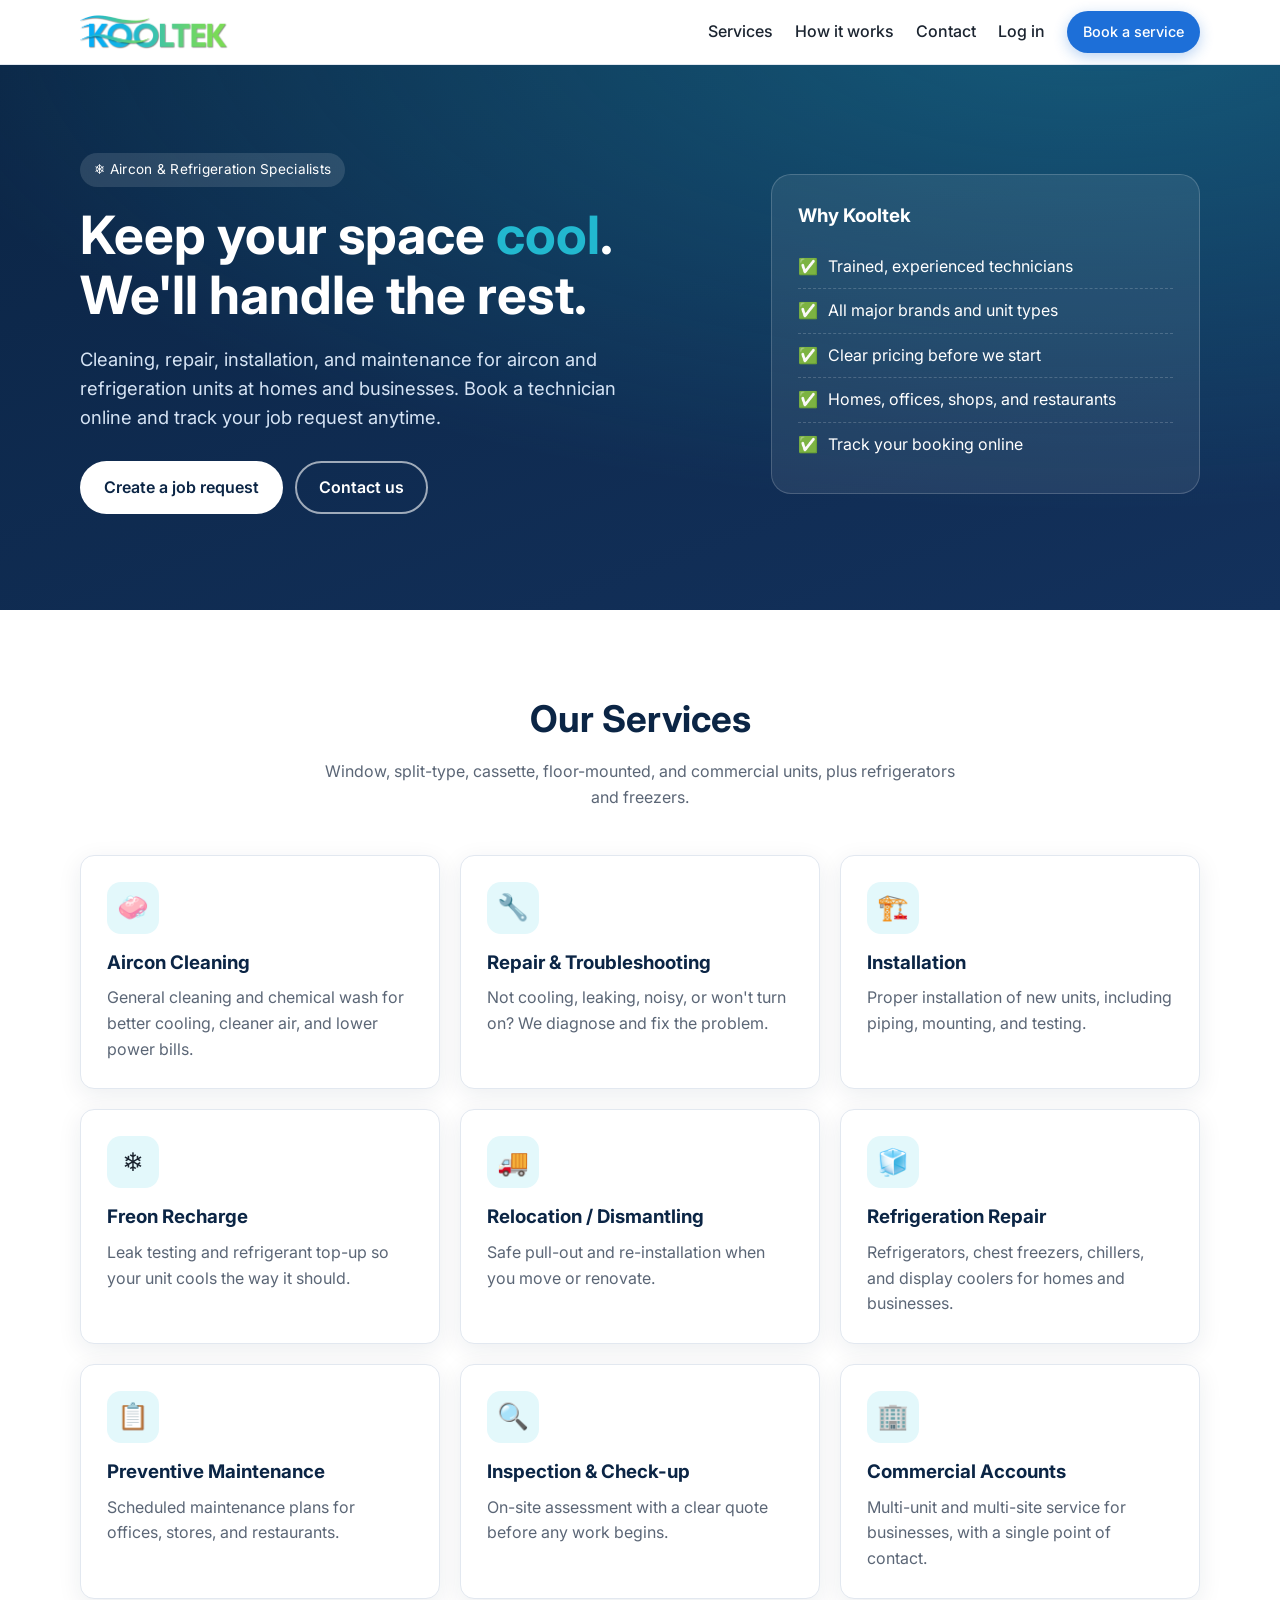
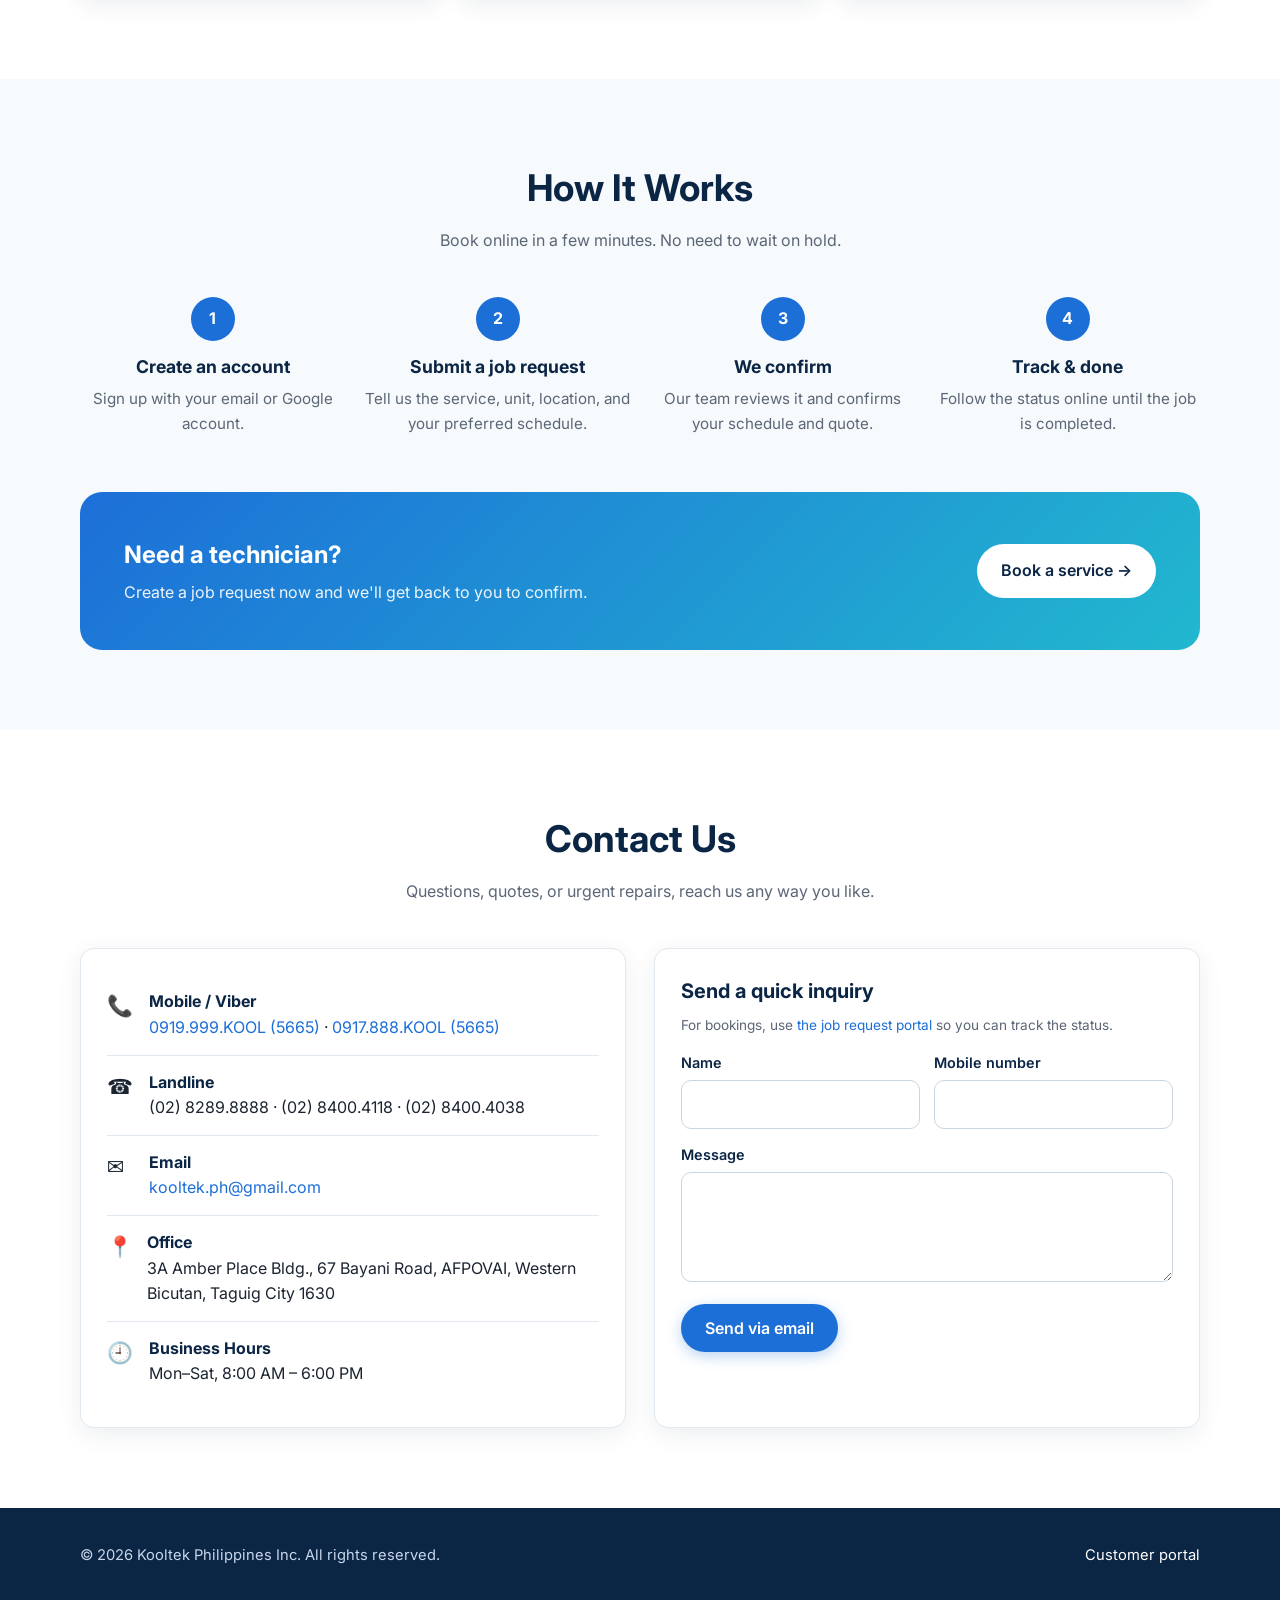
==== index.html @ 3ade3720 "Kooltek website, customer portal, Job Order and billing workflow Co-Authored-By: Claude Opus 5.5 <no" ====
<!DOCTYPE html>
<html lang="en">
<head>
  <meta charset="UTF-8" />
  <meta name="viewport" content="width=device-width, initial-scale=1.0" />
  <title>Kooltek | Aircon & Refrigeration Services</title>
  <meta name="description" content="Kooltek provides aircon cleaning, repair, installation, and refrigeration services. Book a technician online in minutes." />
  <meta property="og:title" content="Kooltek | Aircon & Refrigeration Services" />
  <meta property="og:description" content="Aircon cleaning, repair, installation, and refrigeration services. Book online." />
  <link rel="icon" href="data:image/svg+xml,<svg xmlns='http://www.w3.org/2000/svg' viewBox='0 0 100 100'><text y='.9em' font-size='90'>❄️</text></svg>" />
  <link rel="preconnect" href="https://fonts.googleapis.com" />
  <link href="https://fonts.googleapis.com/css2?family=Inter:wght@400;500;600;700;800&display=swap" rel="stylesheet" />
  <link rel="stylesheet" href="css/style.css" />
</head>
<body>
  <header class="site-header">
    <div class="container nav">
      <a href="index.html" class="brand"><img src="img/kooltek-wordmark.png" alt="Kooltek" class="brand-logo" /></a>
      <button class="nav-toggle" aria-label="Menu" onclick="document.querySelector('.nav-links').classList.toggle('open')">☰</button>
      <nav class="nav-links">
        <a href="#services">Services</a>
        <a href="#how">How it works</a>
        <a href="#contact">Contact</a>
        <a href="portal.html">Log in</a>
        <a href="portal.html" class="btn btn-primary btn-sm">Book a service</a>
      </nav>
    </div>
  </header>

  <main>
    <section class="hero">
      <div class="container hero-grid">
        <div>
          <span class="eyebrow">❄ Aircon &amp; Refrigeration Specialists</span>
          <h1>Keep your space <em>cool</em>. We'll handle the rest.</h1>
          <p class="lead">Cleaning, repair, installation, and maintenance for aircon and refrigeration units at homes and businesses. Book a technician online and track your job request anytime.</p>
          <div class="hero-cta">
            <a href="portal.html" class="btn btn-light">Create a job request</a>
            <a href="#contact" class="btn btn-outline" style="color:#fff;border-color:rgba(255,255,255,.6)">Contact us</a>
          </div>
        </div>
        <div class="hero-card">
          <h3>Why Kooltek</h3>
          <ul>
            <li>✅ <span>Trained, experienced technicians</span></li>
            <li>✅ <span>All major brands and unit types</span></li>
            <li>✅ <span>Clear pricing before we start</span></li>
            <li>✅ <span>Homes, offices, shops, and restaurants</span></li>
            <li>✅ <span>Track your booking online</span></li>
          </ul>
        </div>
      </div>
    </section>

    <section id="services" class="alt">
      <div class="container">
        <div class="section-head">
          <h2>Our Services</h2>
          <p>Window, split-type, cassette, floor-mounted, and commercial units, plus refrigerators and freezers.</p>
        </div>
        <div class="grid grid-3">
          <div class="card service"><div class="icon">🧼</div><h3>Aircon Cleaning</h3><p>General cleaning and chemical wash for better cooling, cleaner air, and lower power bills.</p></div>
          <div class="card service"><div class="icon">🔧</div><h3>Repair &amp; Troubleshooting</h3><p>Not cooling, leaking, noisy, or won't turn on? We diagnose and fix the problem.</p></div>
          <div class="card service"><div class="icon">🏗️</div><h3>Installation</h3><p>Proper installation of new units, including piping, mounting, and testing.</p></div>
          <div class="card service"><div class="icon">❄️</div><h3>Freon Recharge</h3><p>Leak testing and refrigerant top-up so your unit cools the way it should.</p></div>
          <div class="card service"><div class="icon">🚚</div><h3>Relocation / Dismantling</h3><p>Safe pull-out and re-installation when you move or renovate.</p></div>
          <div class="card service"><div class="icon">🧊</div><h3>Refrigeration Repair</h3><p>Refrigerators, chest freezers, chillers, and display coolers for homes and businesses.</p></div>
          <div class="card service"><div class="icon">📋</div><h3>Preventive Maintenance</h3><p>Scheduled maintenance plans for offices, stores, and restaurants.</p></div>
          <div class="card service"><div class="icon">🔍</div><h3>Inspection &amp; Check-up</h3><p>On-site assessment with a clear quote before any work begins.</p></div>
          <div class="card service"><div class="icon">🏢</div><h3>Commercial Accounts</h3><p>Multi-unit and multi-site service for businesses, with a single point of contact.</p></div>
        </div>
      </div>
    </section>

    <section id="how">
      <div class="container">
        <div class="section-head">
          <h2>How It Works</h2>
          <p>Book online in a few minutes. No need to wait on hold.</p>
        </div>
        <div class="grid grid-4">
          <div class="step"><div class="num">1</div><h3>Create an account</h3><p>Sign up with your email or Google account.</p></div>
          <div class="step"><div class="num">2</div><h3>Submit a job request</h3><p>Tell us the service, unit, location, and your preferred schedule.</p></div>
          <div class="step"><div class="num">3</div><h3>We confirm</h3><p>Our team reviews it and confirms your schedule and quote.</p></div>
          <div class="step"><div class="num">4</div><h3>Track &amp; done</h3><p>Follow the status online until the job is completed.</p></div>
        </div>
        <div style="margin-top:56px" class="cta-band">
          <div>
            <h2>Need a technician?</h2>
            <p>Create a job request now and we'll get back to you to confirm.</p>
          </div>
          <a href="portal.html" class="btn btn-light">Book a service →</a>
        </div>
      </div>
    </section>

    <section id="contact" class="alt">
      <div class="container">
        <div class="section-head">
          <h2>Contact Us</h2>
          <p>Questions, quotes, or urgent repairs, reach us any way you like.</p>
        </div>
        <div class="contact-grid">
          <div class="card">
            <ul class="contact-list">
              <li><span class="ci">📞</span><div><strong>Mobile / Viber</strong><a href="tel:+639199995665">0919.999.KOOL (5665)</a> · <a href="tel:+639178885665">0917.888.KOOL (5665)</a></div></li>
              <li><span class="ci">☎️</span><div><strong>Landline</strong>(02) 8289.8888 · (02) 8400.4118 · (02) 8400.4038</div></li>
              <li><span class="ci">✉️</span><div><strong>Email</strong><a href="mailto:kooltek.ph@gmail.com">kooltek.ph@gmail.com</a></div></li>
              <li><span class="ci">📍</span><div><strong>Office</strong>3A Amber Place Bldg., 67 Bayani Road, AFPOVAI, Western Bicutan, Taguig City 1630</div></li>
              <li><span class="ci">🕘</span><div><strong>Business Hours</strong>Mon–Sat, 8:00 AM – 6:00 PM</div></li> <!-- TODO: confirm business hours -->
            </ul>
          </div>
          <div class="card">
            <h2 style="margin-top:0;color:var(--blue-900)">Send a quick inquiry</h2>
            <p class="hint" style="margin-top:-8px">For bookings, use <a href="portal.html">the job request portal</a> so you can track the status.</p>
            <form id="inquiry" class="form-grid">
              <div><label for="iq-name">Name</label><input id="iq-name" required /></div>
              <div><label for="iq-phone">Mobile number</label><input id="iq-phone" type="tel" required /></div>
              <div class="full"><label for="iq-msg">Message</label><textarea id="iq-msg" required></textarea></div>
              <div class="full"><button class="btn btn-primary" type="submit">Send via email</button></div>
            </form>
          </div>
        </div>
      </div>
    </section>
  </main>

  <footer class="site-footer">
    <div class="container">
      <div>© <span id="yr"></span> Kooltek Philippines Inc. All rights reserved.</div>
      <div><a href="portal.html">Customer portal</a></div>
    </div>
  </footer>

  <script>
    document.getElementById('yr').textContent = new Date().getFullYear();
    // Inquiry form opens the visitor's email app (no backend needed).
    document.getElementById('inquiry').addEventListener('submit', function (e) {
      e.preventDefault();
      var to = 'kooltek.ph@gmail.com';
      var name = document.getElementById('iq-name').value;
      var phone = document.getElementById('iq-phone').value;
      var msg = document.getElementById('iq-msg').value;
      var body = 'Name: ' + name + '\nMobile: ' + phone + '\n\n' + msg;
      window.location.href = 'mailto:' + to + '?subject=' + encodeURIComponent('Inquiry from ' + name) + '&body=' + encodeURIComponent(body);
    });
    document.querySelectorAll('.nav-links a').forEach(function (a) {
      a.addEventListener('click', function () { document.querySelector('.nav-links').classList.remove('open'); });
    });
  </script>
</body>
</html>
---- css/style.css ----
:root {
  --blue-900: #0b2545;
  --blue-700: #13315c;
  --blue-500: #1d6fd8;
  --cyan-400: #22b8cf;
  --cyan-100: #e3f8fb;
  --ink: #1b2430;
  --muted: #5b6676;
  --line: #e2e8f0;
  --bg: #f7fafc;
  --white: #ffffff;
  --ok: #2f9e44;
  --warn: #f08c00;
  --bad: #e03131;
  --radius: 14px;
  --shadow: 0 6px 24px rgba(11, 37, 69, 0.08);
}

* { box-sizing: border-box; }
html { scroll-behavior: smooth; }
body {
  margin: 0;
  font-family: "Inter", system-ui, -apple-system, "Segoe UI", Roboto, sans-serif;
  color: var(--ink);
  background: var(--bg);
  line-height: 1.6;
}
img { max-width: 100%; }
a { color: var(--blue-500); text-decoration: none; }
a:hover { text-decoration: underline; }

.container { width: min(1120px, 92%); margin: 0 auto; }

/* Header */
.site-header {
  position: sticky; top: 0; z-index: 50;
  background: rgba(255, 255, 255, 0.92);
  backdrop-filter: blur(8px);
  border-bottom: 1px solid var(--line);
}
.nav { display: flex; align-items: center; justify-content: space-between; height: 64px; }
.brand { display: flex; align-items: center; gap: 10px; font-weight: 800; font-size: 1.25rem; color: var(--blue-900); }
.brand:hover { text-decoration: none; }
.brand-mark {
  width: 34px; height: 34px; border-radius: 10px;
  background: linear-gradient(135deg, var(--blue-500), var(--cyan-400));
  display: grid; place-items: center; color: #fff; font-size: 1.1rem;
}
.brand span.kool { color: var(--blue-500); }
.nav-links { display: flex; gap: 22px; align-items: center; }
.nav-links a { color: var(--ink); font-weight: 500; }
.nav-links a.btn-primary { color: #fff; }
.nav-toggle { display: none; background: none; border: 0; font-size: 1.6rem; cursor: pointer; color: var(--blue-900); }

@media (max-width: 760px) {
  .nav-toggle { display: block; }
  .nav-links {
    display: none; position: absolute; top: 64px; left: 0; right: 0;
    flex-direction: column; gap: 0; background: #fff; border-bottom: 1px solid var(--line);
  }
  .nav-links.open { display: flex; }
  .nav-links a { padding: 14px 4%; width: 100%; border-top: 1px solid var(--line); }
  .nav-links .btn { margin: 12px 4%; width: 92%; text-align: center; }
}

/* Buttons */
.btn {
  display: inline-block; padding: 12px 22px; border-radius: 999px;
  font-weight: 600; border: 2px solid transparent; cursor: pointer;
  font-size: 1rem; font-family: inherit; transition: transform .1s, box-shadow .2s;
}
.btn:hover { text-decoration: none; transform: translateY(-1px); }
.btn-primary { background: var(--blue-500); color: #fff; box-shadow: 0 4px 14px rgba(29, 111, 216, .3); }
.btn-primary:hover { background: #185fbb; }
.btn-light { background: #fff; color: var(--blue-900); }
.btn-outline { border-color: var(--blue-500); color: var(--blue-500); background: transparent; }
.btn-ghost { background: transparent; color: var(--muted); border-color: var(--line); }
.btn-sm { padding: 7px 14px; font-size: .9rem; }
.btn:disabled { opacity: .6; cursor: not-allowed; transform: none; }

/* Hero */
.hero {
  background: radial-gradient(1200px 500px at 85% -10%, rgba(34, 184, 207, .35), transparent),
              linear-gradient(160deg, var(--blue-900), var(--blue-700));
  color: #fff; padding: 88px 0 96px;
}
.hero-grid { display: grid; grid-template-columns: 1.2fr .8fr; gap: 48px; align-items: center; }
.eyebrow { display: inline-block; background: rgba(255,255,255,.12); padding: 6px 14px; border-radius: 999px; font-size: .85rem; letter-spacing: .02em; }
.hero h1 { font-size: clamp(2.1rem, 4.5vw, 3.3rem); line-height: 1.15; margin: 18px 0 16px; }
.hero h1 em { font-style: normal; color: var(--cyan-400); }
.hero p.lead { font-size: 1.15rem; color: #d6e4f5; max-width: 560px; }
.hero-cta { display: flex; gap: 12px; flex-wrap: wrap; margin-top: 28px; }
.hero-card {
  background: rgba(255,255,255,.08); border: 1px solid rgba(255,255,255,.18);
  border-radius: 20px; padding: 26px;
}
.hero-card h3 { margin: 0 0 14px; }
.hero-card ul { list-style: none; padding: 0; margin: 0; }
.hero-card li { padding: 9px 0; border-bottom: 1px dashed rgba(255,255,255,.18); display: flex; gap: 10px; }
.hero-card li:last-child { border: 0; }
@media (max-width: 860px) { .hero-grid { grid-template-columns: 1fr; } .hero { padding: 64px 0; } }

/* Sections */
section { padding: 80px 0; }
.section-head { text-align: center; max-width: 640px; margin: 0 auto 44px; }
.section-head h2 { font-size: clamp(1.7rem, 3vw, 2.3rem); margin: 0 0 10px; color: var(--blue-900); }
.section-head p { color: var(--muted); margin: 0; }
.alt { background: #fff; }

.grid { display: grid; gap: 20px; }
.grid-3 { grid-template-columns: repeat(3, 1fr); }
.grid-4 { grid-template-columns: repeat(4, 1fr); }
@media (max-width: 960px) { .grid-3, .grid-4 { grid-template-columns: repeat(2, 1fr); } }
@media (max-width: 600px) { .grid-3, .grid-4 { grid-template-columns: 1fr; } }

.card {
  background: #fff; border: 1px solid var(--line); border-radius: var(--radius);
  padding: 26px; box-shadow: var(--shadow);
}
.service .icon {
  width: 52px; height: 52px; border-radius: 14px; background: var(--cyan-100);
  display: grid; place-items: center; font-size: 1.6rem; margin-bottom: 14px;
}
.service h3 { margin: 0 0 8px; color: var(--blue-900); }
.service p { margin: 0; color: var(--muted); }

.step { text-align: center; }
.step .num {
  width: 44px; height: 44px; border-radius: 50%; margin: 0 auto 12px;
  background: var(--blue-500); color: #fff; font-weight: 700; display: grid; place-items: center;
}
.step h3 { margin: 0 0 6px; color: var(--blue-900); font-size: 1.1rem; }
.step p { margin: 0; color: var(--muted); font-size: .95rem; }

/* CTA band */
.cta-band {
  background: linear-gradient(135deg, var(--blue-500), var(--cyan-400));
  color: #fff; border-radius: 22px; padding: 44px; display: flex;
  justify-content: space-between; align-items: center; gap: 24px; flex-wrap: wrap;
}
.cta-band h2 { margin: 0 0 6px; }
.cta-band p { margin: 0; opacity: .92; }

/* Contact */
.contact-grid { display: grid; grid-template-columns: 1fr 1fr; gap: 28px; }
@media (max-width: 860px) { .contact-grid { grid-template-columns: 1fr; } }
.contact-list { list-style: none; padding: 0; margin: 0; }
.contact-list li { display: flex; gap: 14px; padding: 14px 0; border-bottom: 1px solid var(--line); }
.contact-list li:last-child { border: 0; }
.contact-list .ci { font-size: 1.3rem; width: 28px; }
.contact-list strong { display: block; color: var(--blue-900); }

/* Forms */
.form-grid { display: grid; grid-template-columns: 1fr 1fr; gap: 14px; }
.form-grid .full { grid-column: 1 / -1; }
@media (max-width: 600px) { .form-grid { grid-template-columns: 1fr; } }
label { display: block; font-weight: 600; font-size: .9rem; margin-bottom: 6px; color: var(--blue-900); }
input, select, textarea {
  width: 100%; padding: 11px 13px; border: 1px solid #cbd5e1; border-radius: 10px;
  font: inherit; background: #fff; color: var(--ink);
}
input:focus, select:focus, textarea:focus { outline: 2px solid rgba(29,111,216,.35); border-color: var(--blue-500); }
textarea { min-height: 110px; resize: vertical; }
.hint { font-size: .85rem; color: var(--muted); }

/* Footer */
.site-footer { background: var(--blue-900); color: #c8d6ea; padding: 36px 0; font-size: .92rem; }
.site-footer .container { display: flex; justify-content: space-between; gap: 16px; flex-wrap: wrap; }
.site-footer a { color: #fff; }

/* Portal */
.portal-main { padding: 40px 0 80px; min-height: calc(100vh - 64px - 110px); }
.auth-wrap { max-width: 440px; margin: 30px auto; }
.tabs { display: flex; background: #eef2f7; border-radius: 999px; padding: 4px; margin-bottom: 20px; }
.tabs button {
  flex: 1; border: 0; background: transparent; padding: 10px; border-radius: 999px;
  font: inherit; font-weight: 600; color: var(--muted); cursor: pointer;
}
.tabs button.active { background: #fff; color: var(--blue-900); box-shadow: 0 2px 8px rgba(0,0,0,.06); }
.stack > * + * { margin-top: 14px; }
.divider { text-align: center; color: var(--muted); font-size: .85rem; margin: 16px 0; }

.portal-head { display: flex; justify-content: space-between; align-items: center; gap: 12px; flex-wrap: wrap; margin-bottom: 24px; }
.portal-head h1 { margin: 0; color: var(--blue-900); font-size: 1.6rem; }
.portal-head .who { color: var(--muted); font-size: .95rem; }
.portal-grid { display: grid; grid-template-columns: 1.05fr .95fr; gap: 24px; align-items: start; }
@media (max-width: 960px) { .portal-grid { grid-template-columns: 1fr; } }
.card h2 { margin: 0 0 16px; color: var(--blue-900); font-size: 1.25rem; }

.job { border: 1px solid var(--line); border-radius: 12px; padding: 16px; background: #fff; }
.job + .job { margin-top: 12px; }
.job-top { display: flex; justify-content: space-between; gap: 10px; align-items: flex-start; }
.job h4 { margin: 0; color: var(--blue-900); }
.job .meta { color: var(--muted); font-size: .88rem; margin-top: 4px; }
.job .desc { margin: 10px 0 0; font-size: .95rem; }
.job-actions { display: flex; gap: 8px; margin-top: 12px; flex-wrap: wrap; align-items: center; }
.job-actions select { width: auto; padding: 6px 10px; }

.badge { display: inline-block; padding: 3px 10px; border-radius: 999px; font-size: .78rem; font-weight: 700; white-space: nowrap; }
.badge.Pending { background: #fff4e6; color: var(--warn); }
.badge.Scheduled { background: #e7f5ff; color: var(--blue-500); }
.badge.In-progress { background: #f3f0ff; color: #7048e8; }
.badge.Completed { background: #ebfbee; color: var(--ok); }
.badge.Cancelled { background: #fff5f5; color: var(--bad); }

.empty { text-align: center; color: var(--muted); padding: 30px 10px; }
.alert { padding: 12px 14px; border-radius: 10px; font-size: .92rem; }
.alert.error { background: #fff5f5; color: var(--bad); border: 1px solid #ffc9c9; }
.alert.success { background: #ebfbee; color: var(--ok); border: 1px solid #b2f2bb; }
.alert.info { background: #e7f5ff; color: var(--blue-700); border: 1px solid #a5d8ff; }
.hidden { display: none !important; }
.filters { display: flex; gap: 8px; flex-wrap: wrap; margin-bottom: 14px; }
.filters button { border: 1px solid var(--line); background: #fff; border-radius: 999px; padding: 6px 12px; cursor: pointer; font: inherit; font-size: .85rem; }
.filters button.active { background: var(--blue-900); color: #fff; border-color: var(--blue-900); }

/* Logo */
.brand-logo { height: 34px; width: auto; display: block; }

/* Tables */
.tbl { width: 100%; border-collapse: collapse; font-size: .92rem; }
.tbl th { text-align: left; background: #f1f5f9; color: var(--blue-900); padding: 8px; font-weight: 600; border-bottom: 1px solid var(--line); }
.tbl td { padding: 6px; border-bottom: 1px solid var(--line); vertical-align: middle; }
.tbl input, .tbl select { padding: 7px 9px; font-size: .9rem; }
.tbl .rm { background: none; border: 0; color: var(--bad); font-size: 1.1rem; cursor: pointer; }

/* Dialogs */
.dlg { border: 0; border-radius: 16px; padding: 0; width: min(640px, 94vw); max-height: 92vh; box-shadow: 0 20px 60px rgba(0,0,0,.25); }
.dlg-wide { width: min(980px, 96vw); }
.dlg::backdrop { background: rgba(11, 37, 69, .45); }
.dlg form { padding: 24px; }
.dlg h2 { margin: 0 0 4px; color: var(--blue-900); }
.dlg-sec { margin: 22px 0 10px; color: var(--blue-700); font-size: 1rem; border-bottom: 1px solid var(--line); padding-bottom: 6px; }
.dlg-actions { display: flex; justify-content: flex-end; gap: 8px; margin-top: 20px; flex-wrap: wrap; }
.checks { display: flex; gap: 16px; flex-wrap: wrap; }
.checks label { font-weight: 500; display: flex; gap: 6px; align-items: center; margin: 0; }
.checks input { width: auto; }
.bill-sum { display: flex; gap: 16px; align-items: end; flex-wrap: wrap; margin-top: 14px; }
.bill-total { margin-left: auto; font-size: 1.1rem; color: var(--blue-900); }
.bill-total strong { font-size: 1.35rem; }

.badge.Billed { background: #e6fcf5; color: #0c8599; }
.badge.Paid { background: #2f9e44; color: #fff; }
.jo-no { font-family: ui-monospace, Menlo, monospace; font-size: .82rem; color: var(--blue-700); background: #eef4ff; padding: 2px 8px; border-radius: 6px; }
.job .amount { font-weight: 700; color: var(--blue-900); }
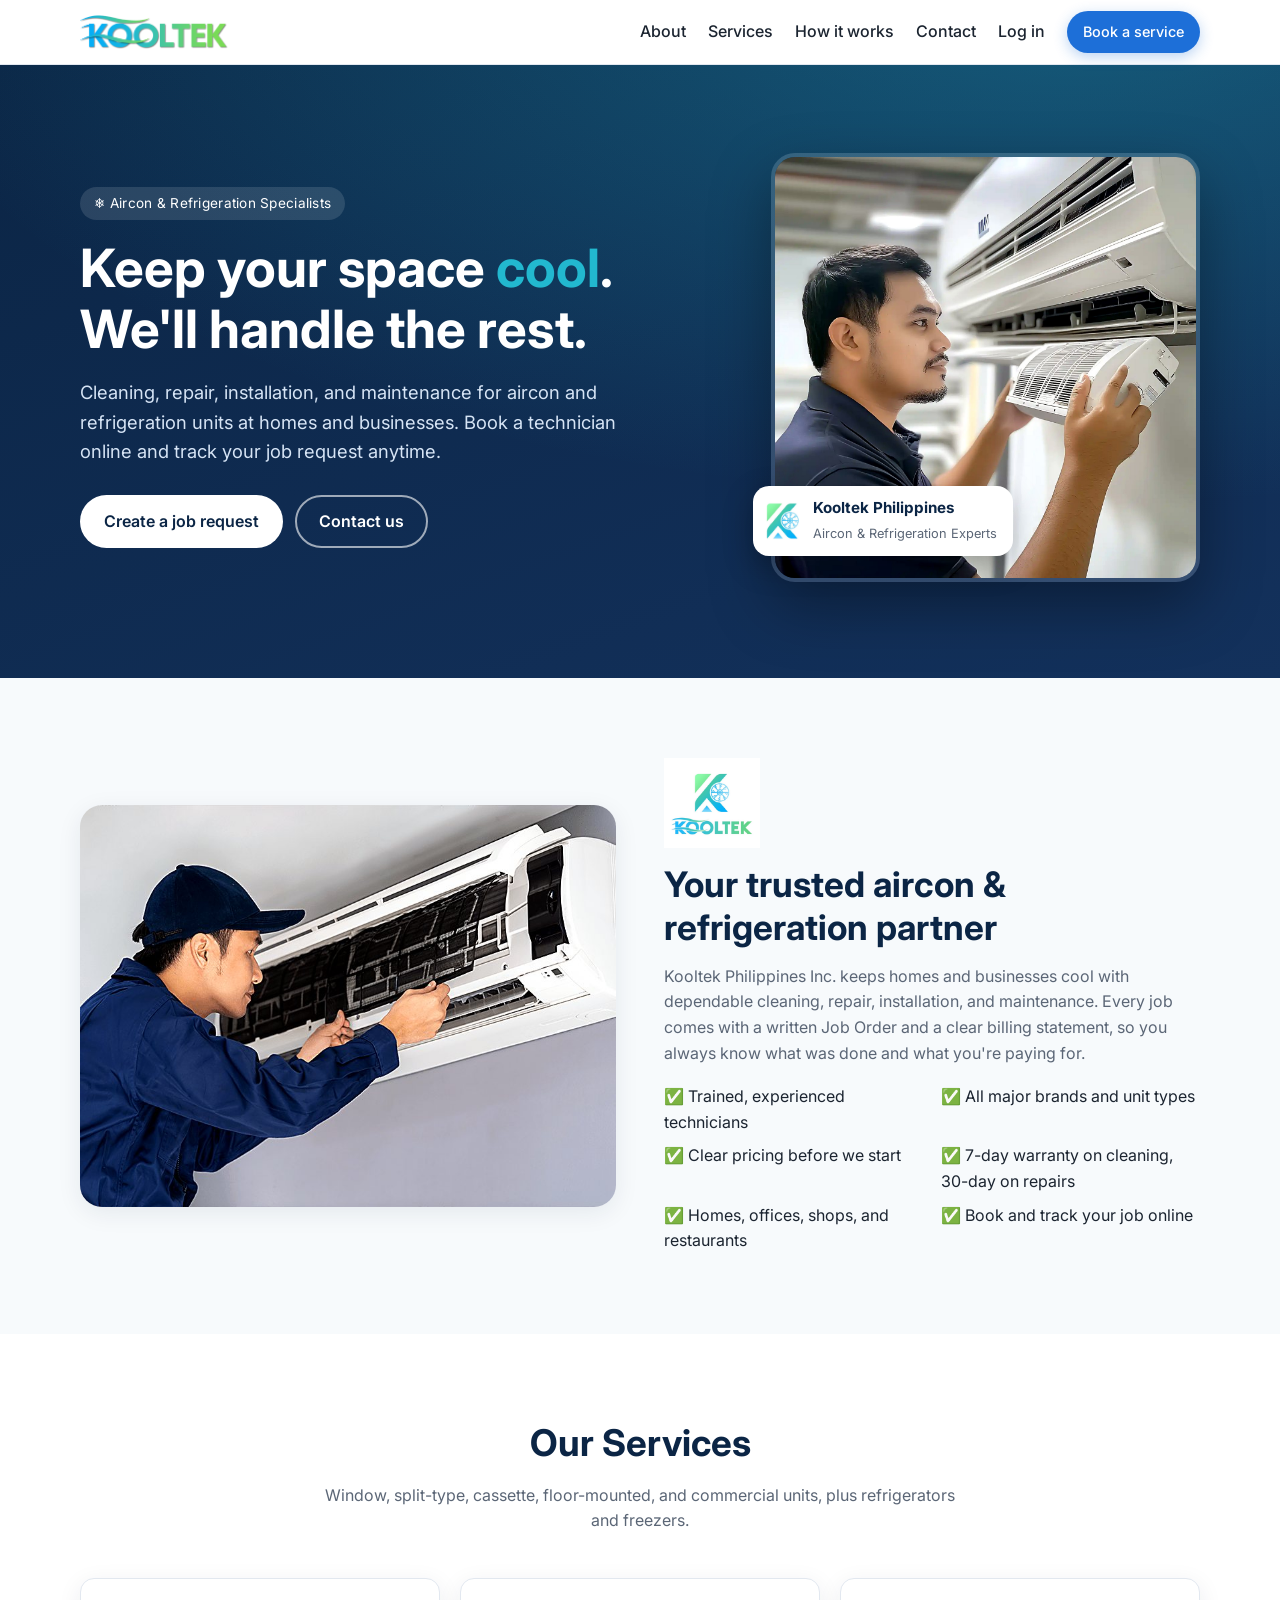
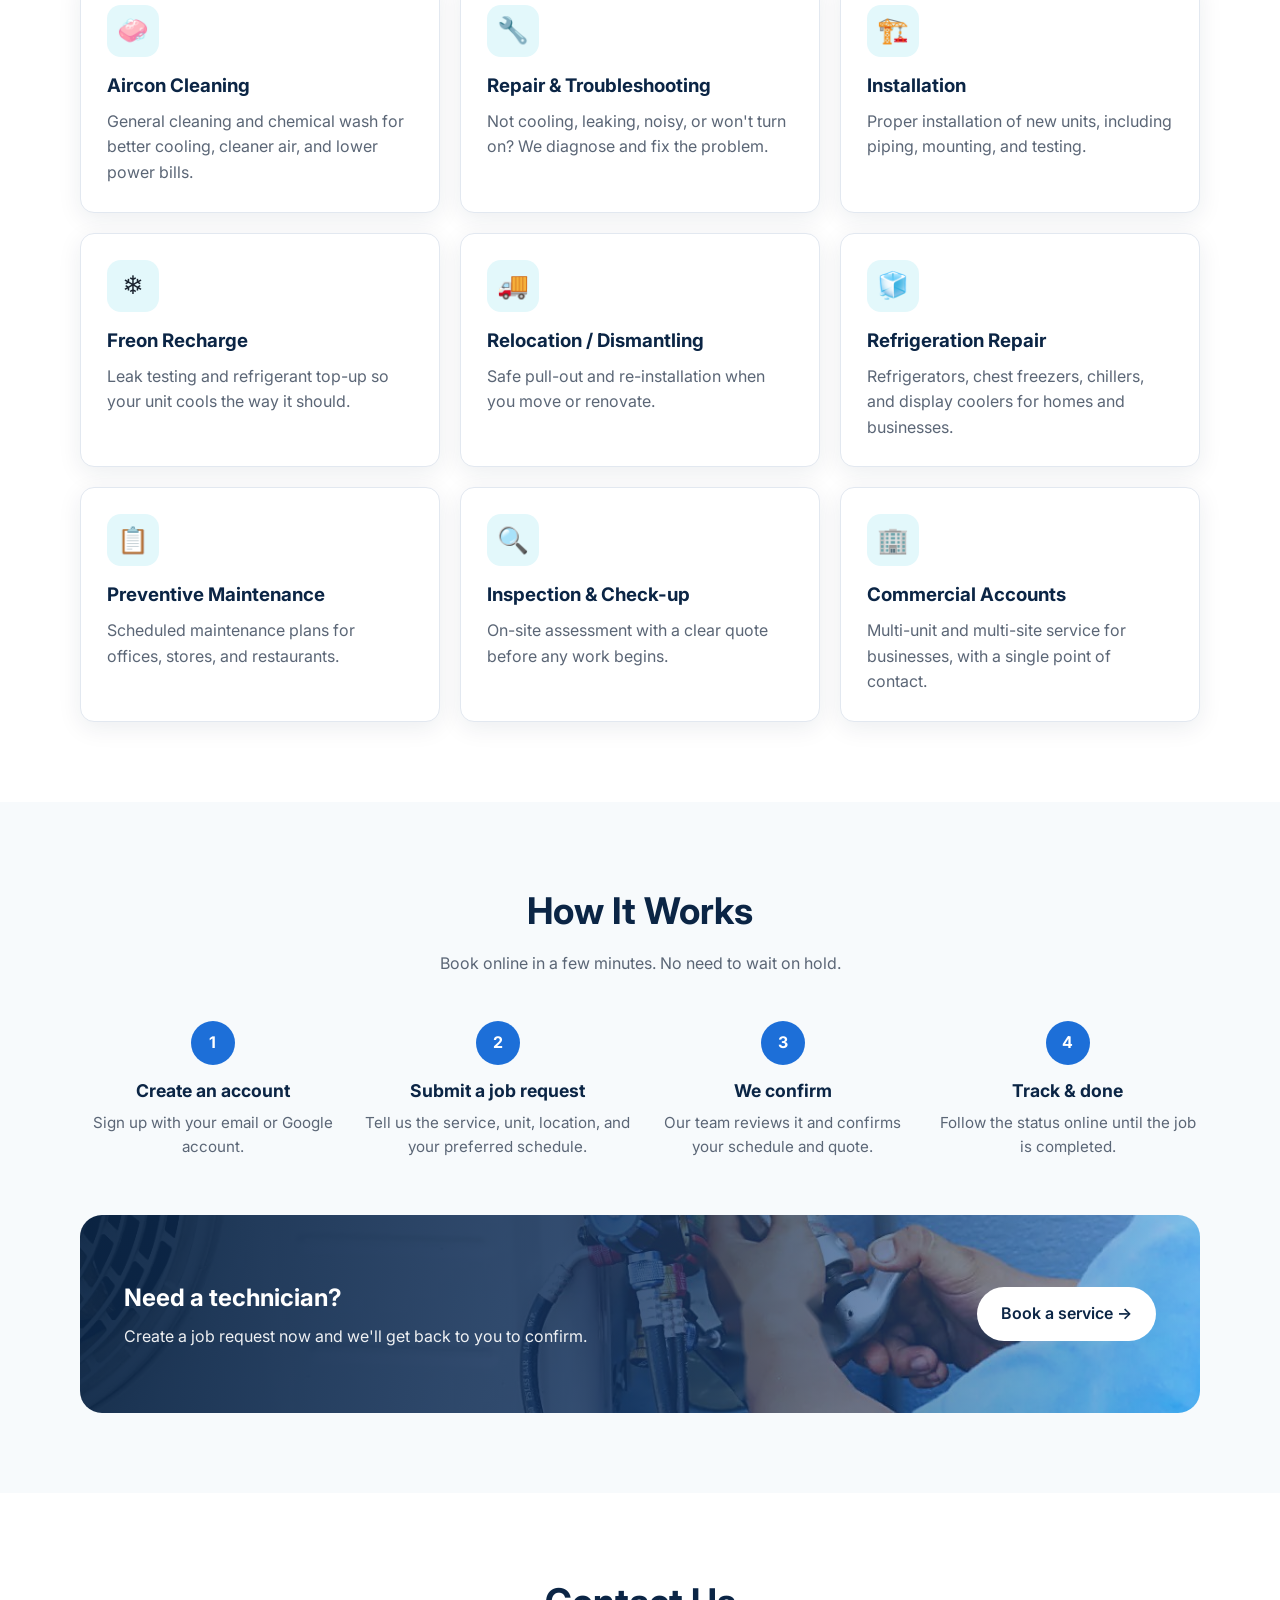
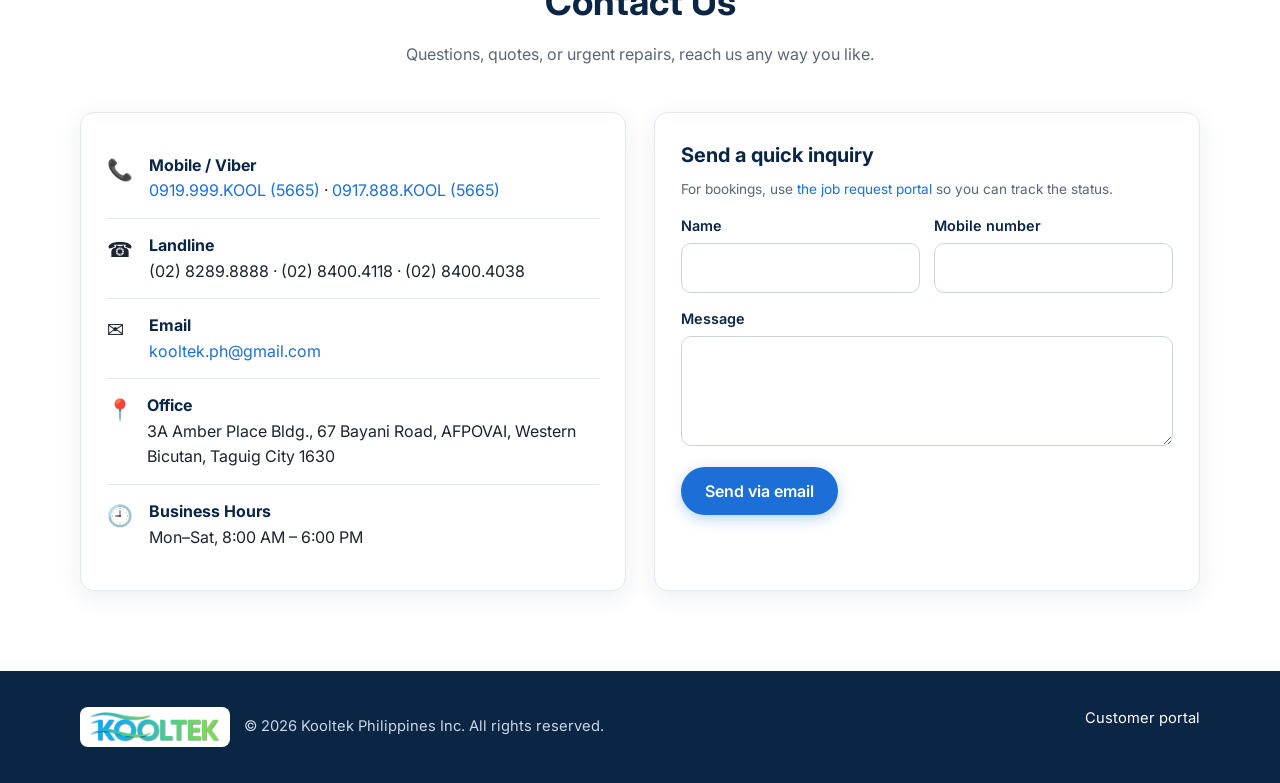
==== commit c18ffab7: "Add photos, Kooltek logo, favicon and About section Co-Authored-By: Claude Opus 5.5 <noreply@anthrop" ====
--- a/index.html
+++ b/index.html
@@ -7,7 +7,9 @@
   <meta name="description" content="Kooltek provides aircon cleaning, repair, installation, and refrigeration services. Book a technician online in minutes." />
   <meta property="og:title" content="Kooltek | Aircon & Refrigeration Services" />
   <meta property="og:description" content="Aircon cleaning, repair, installation, and refrigeration services. Book online." />
-  <link rel="icon" href="data:image/svg+xml,<svg xmlns='http://www.w3.org/2000/svg' viewBox='0 0 100 100'><text y='.9em' font-size='90'>❄️</text></svg>" />
+  <link rel="icon" type="image/png" href="img/favicon.png" />
+  <link rel="apple-touch-icon" href="img/apple-touch-icon.png" />
+  <meta property="og:image" content="https://kooltek-ph.github.io/img/photos/tech-split-type-service.jpg" />
   <link rel="preconnect" href="https://fonts.googleapis.com" />
   <link href="https://fonts.googleapis.com/css2?family=Inter:wght@400;500;600;700;800&display=swap" rel="stylesheet" />
   <link rel="stylesheet" href="css/style.css" />
@@ -18,6 +20,7 @@
       <a href="index.html" class="brand"><img src="img/kooltek-wordmark.png" alt="Kooltek" class="brand-logo" /></a>
       <button class="nav-toggle" aria-label="Menu" onclick="document.querySelector('.nav-links').classList.toggle('open')">☰</button>
       <nav class="nav-links">
+        <a href="#about">About</a>
         <a href="#services">Services</a>
         <a href="#how">How it works</a>
         <a href="#contact">Contact</a>
@@ -39,14 +42,27 @@
             <a href="#contact" class="btn btn-outline" style="color:#fff;border-color:rgba(255,255,255,.6)">Contact us</a>
           </div>
         </div>
-        <div class="hero-card">
-          <h3>Why Kooltek</h3>
-          <ul>
-            <li>✅ <span>Trained, experienced technicians</span></li>
-            <li>✅ <span>All major brands and unit types</span></li>
-            <li>✅ <span>Clear pricing before we start</span></li>
-            <li>✅ <span>Homes, offices, shops, and restaurants</span></li>
-            <li>✅ <span>Track your booking online</span></li>
+        <div class="hero-photo">
+          <img src="img/photos/tech-split-type-service.jpg" alt="Kooltek technician servicing a split-type aircon" width="700" height="700" />
+          <div class="hero-badge"><img src="img/favicon.png" alt="" width="40" height="40" /><div><strong>Kooltek Philippines</strong><span>Aircon &amp; Refrigeration Experts</span></div></div>
+        </div>
+      </div>
+    </section>
+
+    <section id="about">
+      <div class="container about-grid">
+        <div class="about-photo"><img src="img/photos/tech-filter-cleaning.jpg" alt="Kooltek technician cleaning an aircon filter" width="800" height="600" loading="lazy" /></div>
+        <div>
+          <img src="img/kooltek-logo.png" alt="Kooltek Philippines Inc." class="about-logo" width="150" height="140" loading="lazy" />
+          <h2>Your trusted aircon &amp; refrigeration partner</h2>
+          <p class="muted">Kooltek Philippines Inc. keeps homes and businesses cool with dependable cleaning, repair, installation, and maintenance. Every job comes with a written Job Order and a clear billing statement, so you always know what was done and what you're paying for.</p>
+          <ul class="why">
+            <li>✅ Trained, experienced technicians</li>
+            <li>✅ All major brands and unit types</li>
+            <li>✅ Clear pricing before we start</li>
+            <li>✅ 7-day warranty on cleaning, 30-day on repairs</li>
+            <li>✅ Homes, offices, shops, and restaurants</li>
+            <li>✅ Book and track your job online</li>
           </ul>
         </div>
       </div>
@@ -84,7 +100,7 @@
           <div class="step"><div class="num">3</div><h3>We confirm</h3><p>Our team reviews it and confirms your schedule and quote.</p></div>
           <div class="step"><div class="num">4</div><h3>Track &amp; done</h3><p>Follow the status online until the job is completed.</p></div>
         </div>
-        <div style="margin-top:56px" class="cta-band">
+        <div style="margin-top:56px" class="cta-band cta-photo">
           <div>
             <h2>Need a technician?</h2>
             <p>Create a job request now and we'll get back to you to confirm.</p>
@@ -127,7 +143,7 @@
 
   <footer class="site-footer">
     <div class="container">
-      <div>© <span id="yr"></span> Kooltek Philippines Inc. All rights reserved.</div>
+      <div class="foot-brand"><img src="img/kooltek-wordmark.png" alt="Kooltek" width="140" height="32" /><span>© <span id="yr"></span> Kooltek Philippines Inc. All rights reserved.</span></div>
       <div><a href="portal.html">Customer portal</a></div>
     </div>
   </footer>
--- a/css/style.css
+++ b/css/style.css
@@ -242,3 +242,29 @@
 .badge.Paid { background: #2f9e44; color: #fff; }
 .jo-no { font-family: ui-monospace, Menlo, monospace; font-size: .82rem; color: var(--blue-700); background: #eef4ff; padding: 2px 8px; border-radius: 6px; }
 .job .amount { font-weight: 700; color: var(--blue-900); }
+
+/* Photos */
+.hero-photo { position: relative; }
+.hero-photo > img { width: 100%; height: auto; aspect-ratio: 1 / 1; object-fit: cover; border-radius: 24px; display: block; box-shadow: 0 24px 60px rgba(0,0,0,.35); border: 4px solid rgba(255,255,255,.15); }
+.hero-badge { position: absolute; left: -18px; bottom: 26px; background: #fff; color: var(--blue-900); border-radius: 16px; padding: 10px 16px 10px 10px; display: flex; gap: 10px; align-items: center; box-shadow: 0 10px 30px rgba(0,0,0,.25); }
+.hero-badge img { border-radius: 10px; }
+.hero-badge strong { display: block; font-size: .95rem; }
+.hero-badge span { font-size: .8rem; color: var(--muted); }
+@media (max-width: 860px) { .hero-photo { max-width: 460px; margin: 0 auto; } .hero-badge { left: 12px; } }
+
+.about-grid { display: grid; grid-template-columns: 1fr 1fr; gap: 48px; align-items: center; }
+.about-photo img { width: 100%; height: auto; border-radius: 22px; display: block; box-shadow: var(--shadow); }
+.about-logo { height: 90px; width: auto; margin-bottom: 8px; }
+#about h2 { font-size: clamp(1.6rem, 3vw, 2.2rem); color: var(--blue-900); margin: 0 0 12px; line-height: 1.2; }
+.muted { color: var(--muted); }
+.why { list-style: none; padding: 0; margin: 18px 0 0; display: grid; grid-template-columns: 1fr 1fr; gap: 8px 18px; }
+@media (max-width: 860px) { .about-grid { grid-template-columns: 1fr; gap: 28px; } .why { grid-template-columns: 1fr; } }
+
+.cta-photo {
+  background: linear-gradient(100deg, rgba(11,37,69,.95) 0%, rgba(19,49,92,.85) 45%, rgba(29,111,216,.35) 100%),
+              url("../img/photos/tech-refrigerant-check.jpg") center / cover no-repeat;
+  padding: 64px 44px;
+}
+
+.foot-brand { display: flex; align-items: center; gap: 14px; flex-wrap: wrap; }
+.foot-brand img { height: 30px; width: auto; background: #fff; padding: 5px 10px; border-radius: 8px; box-sizing: content-box; }
